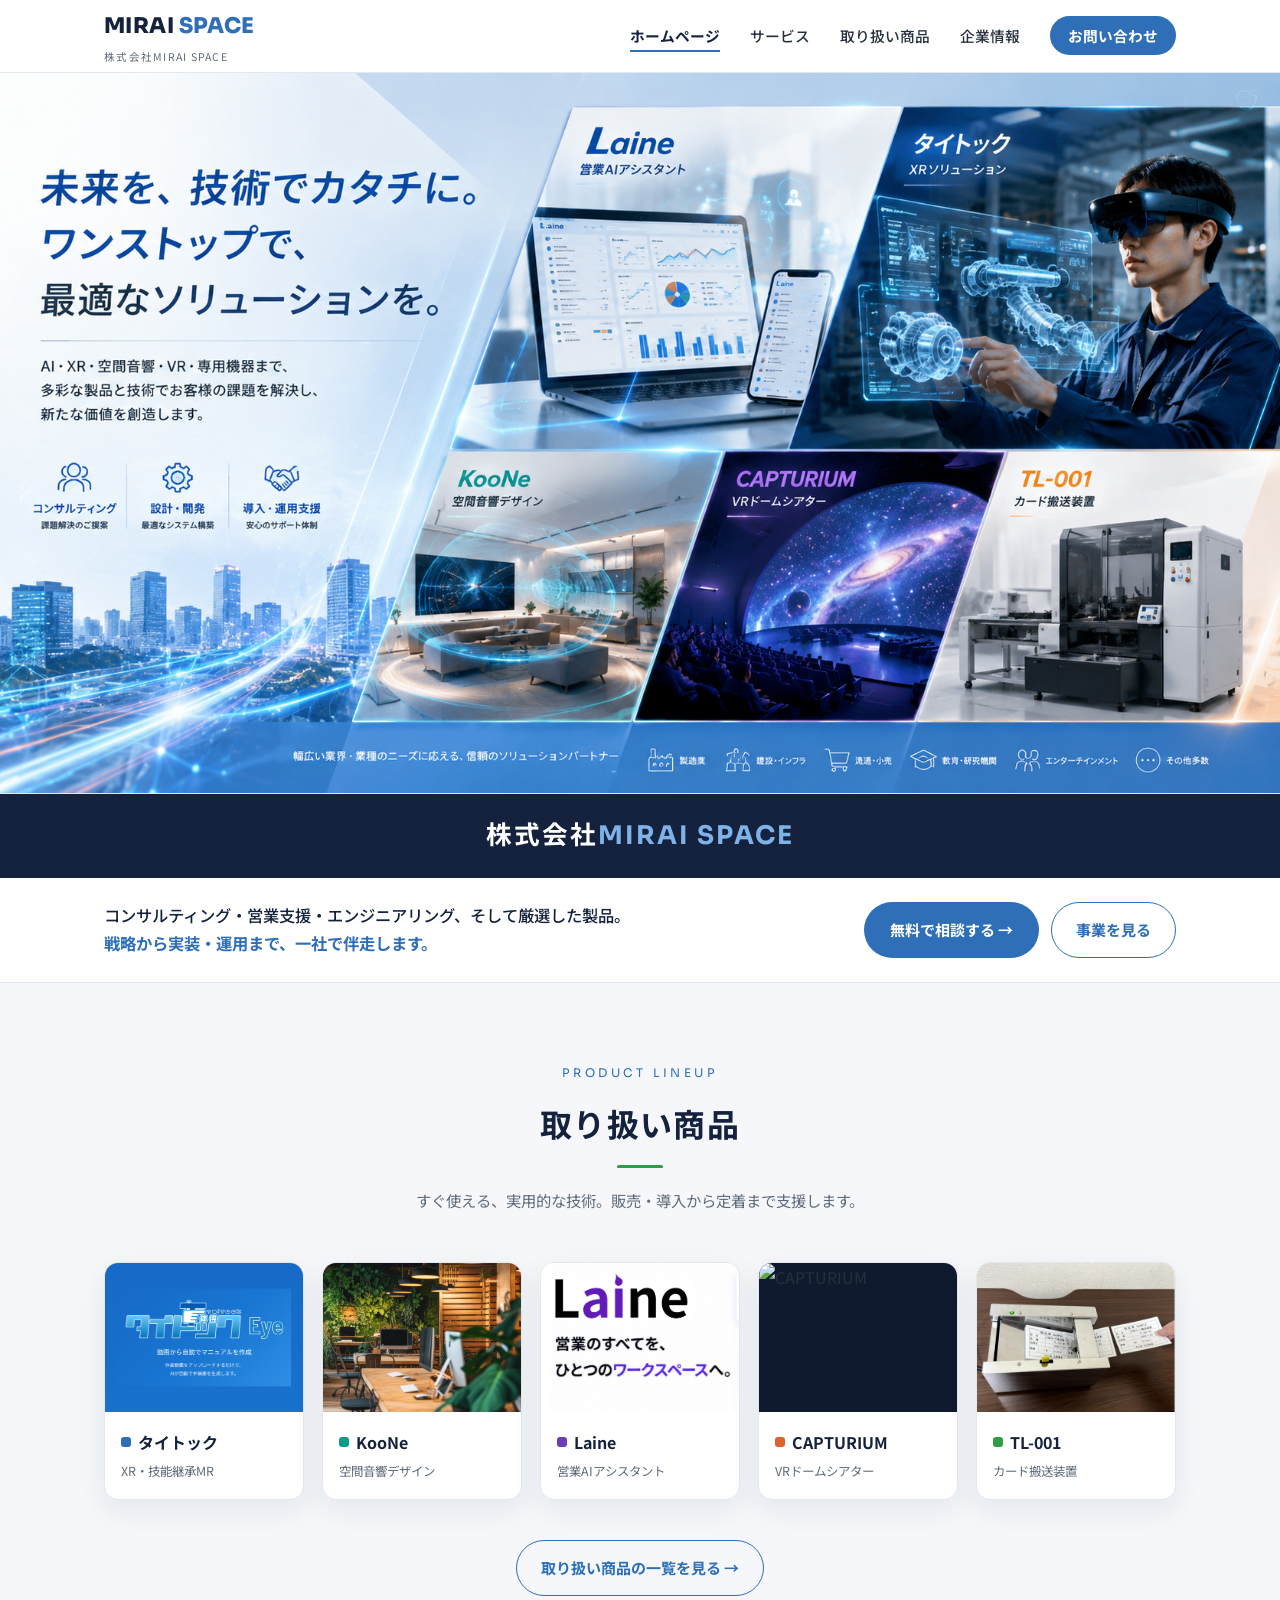
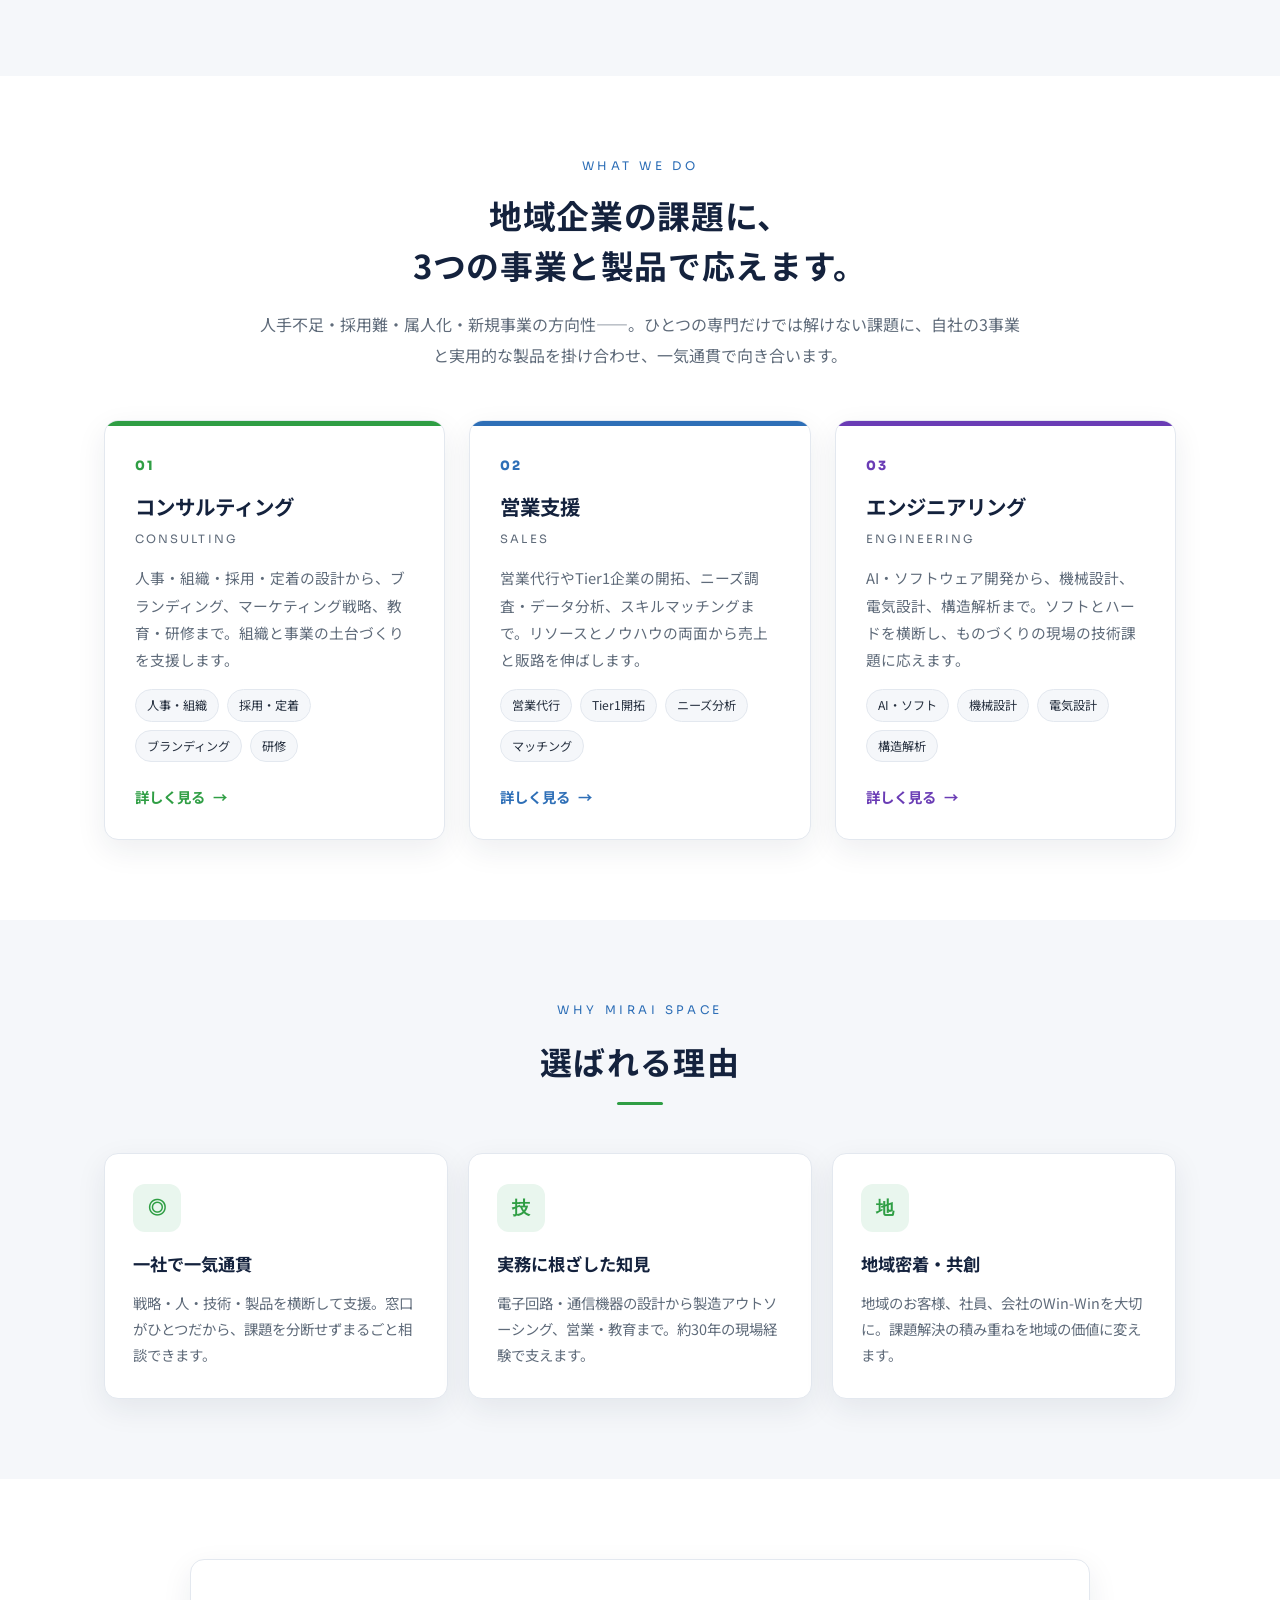
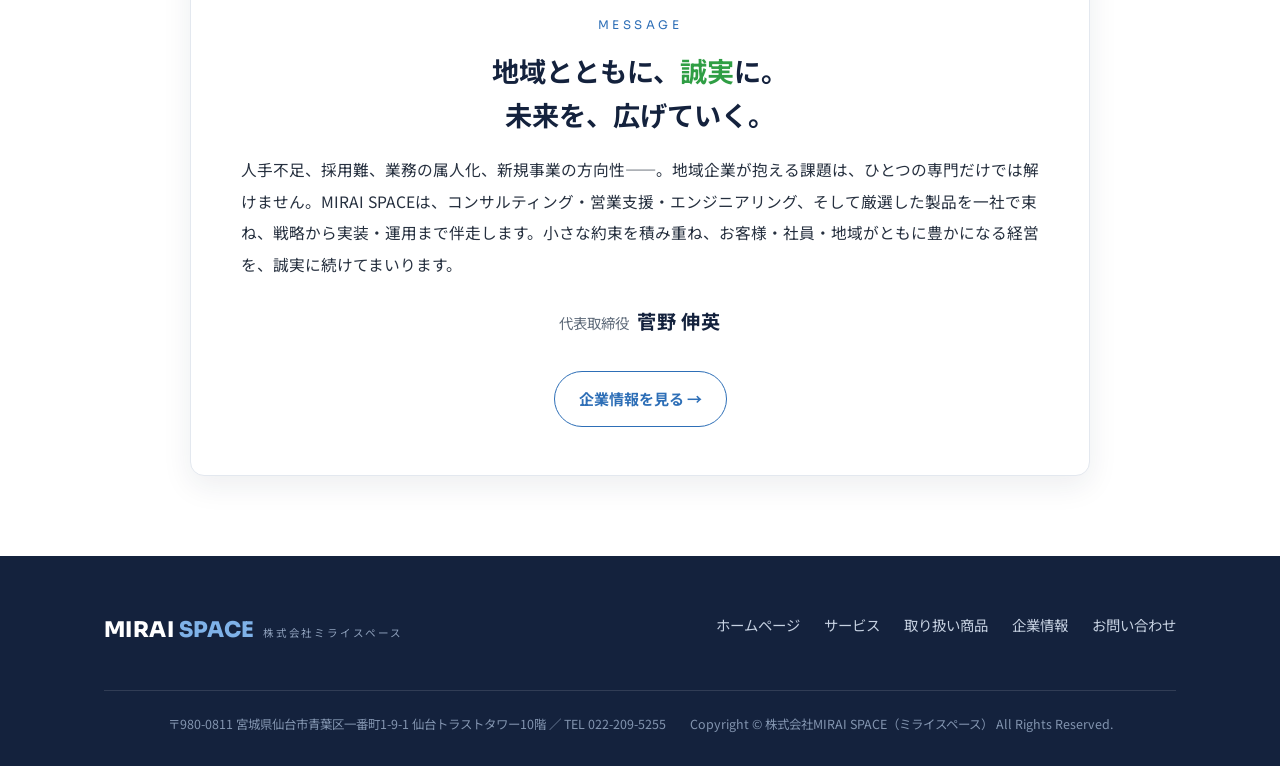
==== index.html @ 9dd3b0a5 "Add files via upload" ====
<!DOCTYPE html>
<html lang="ja">
<head>
<meta charset="UTF-8">
<meta name="viewport" content="width=device-width, initial-scale=1.0">
<title>株式会社MIRAI SPACE｜人と技術で、未来を広げる。仙台・東北の総合支援</title>
<meta name="description" content="株式会社MIRAI SPACEは、コンサルティング・営業支援・エンジニアリングの3事業と、AI・XR・空間音響などの厳選製品で、仙台・東北の地域企業を一社で総合支援します。戦略から実装・運用まで、ワンストップで最適なソリューションを。">
<link rel="preconnect" href="https://fonts.googleapis.com">
<link rel="preconnect" href="https://fonts.gstatic.com" crossorigin>
<link href="https://fonts.googleapis.com/css2?family=Noto+Sans+JP:wght@400;500;700&family=Sora:wght@400;600;700;800&display=swap" rel="stylesheet">
<link rel="stylesheet" href="assets/service.css">
<style>
  :root{--accent:#2e6fb7;--accent-soft:#eaf1f9}

  /* hero key visual */
  .kv{position:relative;line-height:0;background:#eaf1f9;border-bottom:1px solid var(--line)}
  .kv img{width:100%;height:auto;display:block}

  /* intro strip */
  .coname{background:var(--navy);color:#fff;text-align:center;padding:18px 24px}
  .coname .jp{font-family:"Sora","Noto Sans JP",sans-serif;font-weight:700;font-size:clamp(1.15rem,2.6vw,1.6rem);letter-spacing:.08em}
  .coname .jp .en{color:#7fb2e8}
  .introbar{background:#fff;border-bottom:1px solid var(--line)}
  .introbar .wrap{display:flex;align-items:center;justify-content:space-between;gap:24px;padding:24px 24px;flex-wrap:wrap}
  .introbar p{font-size:1.02rem;color:var(--navy);font-weight:500;line-height:1.7}
  .introbar p b{color:var(--blue)}
  .introbar .acts{display:flex;gap:12px;flex-wrap:wrap}
  .btn-primary{display:inline-flex;align-items:center;gap:9px;background:var(--blue);color:#fff;font-weight:700;font-size:.94rem;padding:13px 26px;border-radius:999px;transition:transform .2s,background .2s}
  .btn-primary:hover{background:var(--navy);transform:translateY(-2px)}
  .btn-ghost{display:inline-flex;align-items:center;gap:9px;border:1.5px solid var(--blue);color:var(--blue);font-weight:700;font-size:.94rem;padding:13px 24px;border-radius:999px;transition:.2s}
  .btn-ghost:hover{background:var(--blue);color:#fff}

  /* section intro centered statement */
  .statement{max-width:760px;margin:0 auto;text-align:center}
  .statement .en{display:block;font-family:"Sora";font-size:.74rem;letter-spacing:.3em;color:var(--blue);margin-bottom:12px;text-transform:uppercase}
  .statement h2{font-size:clamp(1.5rem,3.6vw,2.05rem);color:var(--navy);font-weight:700;line-height:1.55;letter-spacing:.02em}
  .statement p{margin-top:18px;color:var(--muted);font-size:1rem;line-height:1.95}

  /* services (3 pillars + product) */
  .pillars3{display:grid;grid-template-columns:repeat(3,1fr);gap:24px;margin-top:8px}
  .pcard{display:flex;flex-direction:column;background:#fff;border:1px solid var(--line);border-radius:var(--radius);box-shadow:var(--shadow);overflow:hidden;transition:transform .3s,box-shadow .3s;position:relative}
  .pcard::before{content:"";position:absolute;left:0;top:0;height:5px;width:100%;background:var(--c)}
  .pcard.s1{--c:var(--green)} .pcard.s2{--c:var(--blue)} .pcard.s3{--c:#6a3cb5}
  .pcard:hover{transform:translateY(-5px);box-shadow:0 20px 48px rgba(20,34,61,.14)}
  .pcard .pc-body{padding:34px 30px 28px;flex:1;display:flex;flex-direction:column}
  .pcard .pc-no{font-family:"Sora";font-weight:800;font-size:.8rem;letter-spacing:.16em;color:var(--c)}
  .pcard h3{margin-top:10px;font-size:1.28rem;color:var(--navy);font-weight:700}
  .pcard .en{font-family:"Sora";font-size:.72rem;letter-spacing:.18em;color:var(--muted);margin-top:3px}
  .pcard p{margin-top:14px;color:var(--muted);font-size:.92rem;line-height:1.85}
  .pcard .tags{margin-top:16px;display:flex;flex-wrap:wrap;gap:8px}
  .pcard .tags span{font-size:.76rem;color:var(--ink);background:var(--bg-alt);border:1px solid var(--line);border-radius:999px;padding:4px 11px}
  .pcard .pc-go{margin-top:22px;display:inline-flex;align-items:center;gap:8px;color:var(--c);font-weight:700;font-size:.9rem}
  .pcard .pc-go .ar{transition:transform .25s}
  .pcard:hover .pc-go .ar{transform:translateX(5px)}
  @media(max-width:920px){.pillars3{grid-template-columns:1fr}}

  /* products showcase */
  .phome{display:grid;grid-template-columns:repeat(5,1fr);gap:18px;margin-top:8px}
  .phome a{display:flex;flex-direction:column;background:#fff;border:1px solid var(--line);border-radius:14px;overflow:hidden;box-shadow:var(--shadow);transition:transform .3s,box-shadow .3s}
  .phome a:hover{transform:translateY(-5px);box-shadow:0 18px 40px rgba(20,34,61,.14)}
  .phome .pimg{aspect-ratio:4/3;background:#0f1a2e;overflow:hidden}
  .phome .pimg img{width:100%;height:100%;object-fit:cover;display:block}
  .phome .pinfo{padding:16px 16px 18px}
  .phome .pinfo .nm{font-weight:700;color:var(--navy);font-size:1rem;display:flex;align-items:center;gap:7px}
  .phome .pinfo .nm i{width:10px;height:10px;border-radius:3px;background:var(--pc,var(--blue));flex:none}
  .phome .pinfo .tg{margin-top:5px;color:var(--muted);font-size:.78rem;line-height:1.5}
  @media(max-width:1000px){.phome{grid-template-columns:repeat(2,1fr)}}
  @media(max-width:560px){.phome{grid-template-columns:1fr}}
  .phome-foot{text-align:center;margin-top:40px}

  /* strengths */
  .str3{display:grid;grid-template-columns:repeat(3,1fr);gap:20px;margin-top:8px}
  .str{background:#fff;border:1px solid var(--line);border-radius:var(--radius);padding:30px 28px;box-shadow:var(--shadow)}
  .str .si{width:48px;height:48px;border-radius:12px;background:var(--green-soft);color:var(--green);display:flex;align-items:center;justify-content:center;font-family:"Sora";font-weight:800;font-size:1.15rem}
  .str h3{margin-top:16px;font-size:1.08rem;color:var(--navy);font-weight:700}
  .str p{margin-top:10px;color:var(--muted);font-size:.9rem;line-height:1.8}
  @media(max-width:920px){.str3{grid-template-columns:1fr}}

  /* message */
  .msg{max-width:900px;margin:0 auto;background:#fff;border:1px solid var(--line);border-radius:var(--radius);box-shadow:var(--shadow);padding:48px 50px;text-align:center}
  .msg .en{font-family:"Sora";font-size:.74rem;letter-spacing:.3em;color:var(--blue);text-transform:uppercase}
  .msg h2{margin-top:12px;font-size:clamp(1.3rem,2.8vw,1.7rem);color:var(--navy);font-weight:700;line-height:1.6}
  .msg h2 b{color:var(--green)}
  .msg p{margin-top:18px;color:var(--ink);font-size:.98rem;line-height:2;text-align:left}
  .msg .sign{margin-top:24px;font-size:.9rem;color:var(--muted)}
  .msg .sign b{font-size:1.2rem;color:var(--navy);font-weight:700;margin-left:8px;letter-spacing:.04em}
  @media(max-width:620px){.msg{padding:34px 24px}}

  /* quick company facts */
  .facts{display:grid;grid-template-columns:repeat(4,1fr);gap:18px;margin-top:36px}
  .fact{text-align:center;background:var(--bg-alt);border:1px solid var(--line);border-radius:12px;padding:22px 14px}
  .fact .v{font-family:"Sora";font-weight:800;font-size:1.5rem;color:var(--navy)}
  .fact .k{margin-top:6px;font-size:.8rem;color:var(--muted)}
  @media(max-width:620px){.facts{grid-template-columns:1fr 1fr}}
</style>
</head>
<body>

<header class="site">
  <div class="wrap bar">
    <a class="logo" href="index.html"><span class="mark">MIRAI<span>&nbsp;SPACE</span></span><span class="sub">株式会社MIRAI SPACE</span></a>
    <button class="navtoggle" aria-label="メニュー" onclick="document.getElementById('gnav').classList.toggle('open')"><span></span><span></span><span></span></button>
    <nav class="global" id="gnav"><ul>
      <li><a class="current" href="index.html">ホームページ</a></li>
      <li><a href="service.html">サービス</a></li>
      <li><a href="products.html">取り扱い商品</a></li>
      <li><a href="company.html">企業情報</a></li>
      <li><a class="cta" href="contact.html">お問い合わせ</a></li>
    </ul></nav>
  </div>
</header>

<!-- HERO : full-bleed key visual -->
<section class="kv">
  <img src="assets/hero-keyvisual.png" alt="MIRAI SPACE — 未来を、技術でカタチに。ワンストップで、最適なソリューションを。AI・XR・空間音響・VR・専用機器まで、多彩な製品と技術でお客様の課題を解決します。">
</section>

<!-- COMPANY NAME -->
<div class="coname"><div class="jp">株式会社<span class="en">MIRAI SPACE</span></div></div>

<!-- INTRO + primary CTA -->
<div class="introbar">
  <div class="wrap">
    <p>コンサルティング・営業支援・エンジニアリング、そして厳選した製品。<br><b>戦略から実装・運用まで、一社で伴走します。</b></p>
    <div class="acts">
      <a class="btn-primary" href="contact.html">無料で相談する →</a>
      <a class="btn-ghost" href="service.html">事業を見る</a>
    </div>
  </div>
</div>

<!-- PRODUCTS -->
<section class="section alt">
  <div class="wrap">
    <div class="head"><span class="en">Product Lineup</span><h2 class="ja">取り扱い商品</h2><p class="desc">すぐ使える、実用的な技術。販売・導入から定着まで支援します。</p></div>
    <div class="phome">
      <a href="product-taitock.html" style="--pc:#2e6fb7"><div class="pimg"><img src="assets/products/taitock-thumb.png" alt="タイトック"></div><div class="pinfo"><div class="nm"><i></i>タイトック</div><div class="tg">XR・技能継承MR</div></div></a>
      <a href="product-koone.html" style="--pc:#0e9c8a"><div class="pimg"><img src="assets/products/koone.jpg" alt="KooNe"></div><div class="pinfo"><div class="nm"><i></i>KooNe</div><div class="tg">空間音響デザイン</div></div></a>
      <a href="product-laine.html" style="--pc:#6a3cb5"><div class="pimg"><img src="assets/products/laine-thumb.png" alt="Laine"></div><div class="pinfo"><div class="nm"><i></i>Laine</div><div class="tg">営業AIアシスタント</div></div></a>
      <a href="product-capturium.html" style="--pc:#e0622e"><div class="pimg"><img src="assets/products/capturium.png" alt="CAPTURIUM"></div><div class="pinfo"><div class="nm"><i></i>CAPTURIUM</div><div class="tg">VRドームシアター</div></div></a>
      <a href="product-tl001.html" style="--pc:#2f9e44"><div class="pimg"><img src="assets/products/tl001.png" alt="TL-001"></div><div class="pinfo"><div class="nm"><i></i>TL-001</div><div class="tg">カード搬送装置</div></div></a>
    </div>
    <div class="phome-foot"><a class="btn-ghost" href="products.html">取り扱い商品の一覧を見る →</a></div>
  </div>
</section>

<!-- WHAT WE DO -->
<section class="section">
  <div class="wrap">
    <div class="statement reveal">
      <span class="en">What We Do</span>
      <h2>地域企業の課題に、<br>3つの事業と製品で応えます。</h2>
      <p>人手不足・採用難・属人化・新規事業の方向性——。ひとつの専門だけでは解けない課題に、自社の3事業と実用的な製品を掛け合わせ、一気通貫で向き合います。</p>
    </div>
    <div class="pillars3" style="margin-top:48px">
      <a class="pcard s1 reveal" href="service-consulting.html">
        <div class="pc-body">
          <span class="pc-no">01</span>
          <h3>コンサルティング</h3>
          <span class="en">CONSULTING</span>
          <p>人事・組織・採用・定着の設計から、ブランディング、マーケティング戦略、教育・研修まで。組織と事業の土台づくりを支援します。</p>
          <div class="tags"><span>人事・組織</span><span>採用・定着</span><span>ブランディング</span><span>研修</span></div>
          <span class="pc-go">詳しく見る <span class="ar">→</span></span>
        </div>
      </a>
      <a class="pcard s2 reveal" href="service-sales.html">
        <div class="pc-body">
          <span class="pc-no">02</span>
          <h3>営業支援</h3>
          <span class="en">SALES</span>
          <p>営業代行やTier1企業の開拓、ニーズ調査・データ分析、スキルマッチングまで。リソースとノウハウの両面から売上と販路を伸ばします。</p>
          <div class="tags"><span>営業代行</span><span>Tier1開拓</span><span>ニーズ分析</span><span>マッチング</span></div>
          <span class="pc-go">詳しく見る <span class="ar">→</span></span>
        </div>
      </a>
      <a class="pcard s3 reveal" href="service-engineering.html">
        <div class="pc-body">
          <span class="pc-no">03</span>
          <h3>エンジニアリング</h3>
          <span class="en">ENGINEERING</span>
          <p>AI・ソフトウェア開発から、機械設計、電気設計、構造解析まで。ソフトとハードを横断し、ものづくりの現場の技術課題に応えます。</p>
          <div class="tags"><span>AI・ソフト</span><span>機械設計</span><span>電気設計</span><span>構造解析</span></div>
          <span class="pc-go">詳しく見る <span class="ar">→</span></span>
        </div>
      </a>
    </div>
  </div>
</section>

<!-- WHY -->
<section class="section alt">
  <div class="wrap">
    <div class="head"><span class="en">Why MIRAI SPACE</span><h2 class="ja">選ばれる理由</h2></div>
    <div class="str3">
      <div class="str reveal"><div class="si">◎</div><h3>一社で一気通貫</h3><p>戦略・人・技術・製品を横断して支援。窓口がひとつだから、課題を分断せずまるごと相談できます。</p></div>
      <div class="str reveal"><div class="si">技</div><h3>実務に根ざした知見</h3><p>電子回路・通信機器の設計から製造アウトソーシング、営業・教育まで。約30年の現場経験で支えます。</p></div>
      <div class="str reveal"><div class="si">地</div><h3>地域密着・共創</h3><p>地域のお客様、社員、会社のWin-Winを大切に。課題解決の積み重ねを地域の価値に変えます。</p></div>
    </div>
  </div>
</section>

<!-- MESSAGE -->
<section class="section">
  <div class="wrap">
    <div class="msg reveal">
      <span class="en">Message</span>
      <h2>地域とともに、<b>誠実</b>に。<br>未来を、広げていく。</h2>
      <p>人手不足、採用難、業務の属人化、新規事業の方向性——。地域企業が抱える課題は、ひとつの専門だけでは解けません。MIRAI SPACEは、コンサルティング・営業支援・エンジニアリング、そして厳選した製品を一社で束ね、戦略から実装・運用まで伴走します。小さな約束を積み重ね、お客様・社員・地域がともに豊かになる経営を、誠実に続けてまいります。</p>
      <div class="sign">代表取締役<b>菅野 伸英</b></div>
      <div style="margin-top:32px"><a class="btn-ghost" href="company.html">企業情報を見る →</a></div>
    </div>
  </div>
</section>

<footer class="site"><div class="wrap">
  <div class="top">
    <a class="logo" href="index.html"><span class="mark">MIRAI<span style="color:#7fb2e8">&nbsp;SPACE</span></span><span class="sub">株式会社ミライスペース</span></a>
    <nav><ul>
      <li><a href="index.html">ホームページ</a></li>
      <li><a href="service.html">サービス</a></li>
      <li><a href="products.html">取り扱い商品</a></li>
      <li><a href="company.html">企業情報</a></li>
      <li><a href="contact.html">お問い合わせ</a></li>
    </ul></nav>
  </div>
  <div class="copy">〒980-0811 宮城県仙台市青葉区一番町1-9-1 仙台トラストタワー10階 ／ TEL 022-209-5255　　Copyright © 株式会社MIRAI SPACE（ミライスペース） All Rights Reserved.</div>
</div></footer>

<script src="assets/reveal.js"></script>
</body>
</html>
---- assets/service.css ----
/* ===== MIRAI SPACE service pages — shared styles ===== */
:root{
  --navy:#14223d; --navy-2:#1d3357; --blue:#2e6fb7; --blue-soft:#eaf1f9;
  --green:#2f9e44; --green-soft:#e9f6ee; --ink:#26303f; --muted:#5f6b7a;
  --line:#e3e8ef; --bg:#ffffff; --bg-alt:#f5f7fa;
  --radius:14px; --shadow:0 10px 30px rgba(20,34,61,.08); --maxw:1120px;
  --accent:var(--blue); --accent-soft:var(--blue-soft);
}
*{box-sizing:border-box;margin:0;padding:0}
html{scroll-behavior:smooth}
body{font-family:"Noto Sans JP",sans-serif;color:var(--ink);background:var(--bg);line-height:1.85;-webkit-font-smoothing:antialiased}
a{color:inherit;text-decoration:none}
.wrap{max-width:var(--maxw);margin:0 auto;padding:0 24px}

/* Header */
header.site{position:sticky;top:0;z-index:50;background:rgba(255,255,255,.92);backdrop-filter:blur(10px);border-bottom:1px solid var(--line)}
.site .bar{display:flex;align-items:center;justify-content:space-between;height:72px}
.logo{display:flex;align-items:baseline;gap:.5em;font-family:"Sora",sans-serif}
.logo .mark{font-weight:800;font-size:1.35rem;letter-spacing:.02em;color:var(--navy)}
.logo .mark span{color:var(--blue)}
.logo .sub{font-size:.66rem;letter-spacing:.18em;color:var(--muted);font-family:"Noto Sans JP"}
header.site .logo{flex-direction:column;align-items:flex-start;gap:1px}
header.site .logo .sub{letter-spacing:.12em}
nav.global ul{display:flex;list-style:none;gap:30px;align-items:center}
nav.global a{font-size:.92rem;font-weight:500;color:var(--ink);position:relative;padding:6px 0}
nav.global a::after{content:"";position:absolute;left:0;bottom:0;width:0;height:2px;background:var(--accent);transition:width .25s}
nav.global a:hover::after,nav.global a.current::after{width:100%}
nav.global a.current{color:var(--navy);font-weight:700}
nav.global a.cta{background:var(--blue);color:#fff;padding:9px 18px;border-radius:999px;font-weight:700}
nav.global a.cta::after{display:none}
nav.global a.cta:hover{background:var(--navy)}
.navtoggle{display:none;background:none;border:0;cursor:pointer;width:34px;height:34px}
.navtoggle span{display:block;height:2px;background:var(--navy);margin:6px 0;transition:.3s}

/* Hero */
.hero{position:relative;overflow:hidden;color:#fff;background:linear-gradient(135deg,var(--navy) 0%,var(--navy-2) 55%,#244a7d 100%)}
.hero::before{content:"";position:absolute;inset:0;background:radial-gradient(circle at 82% 18%,color-mix(in srgb,var(--accent) 55%,transparent),transparent 42%),radial-gradient(circle at 12% 90%,rgba(47,158,68,.22),transparent 40%);pointer-events:none}
.hero .stars{position:absolute;inset:0;opacity:.5;background-image:radial-gradient(1.5px 1.5px at 20% 30%,#fff,transparent),radial-gradient(1.5px 1.5px at 65% 20%,#fff,transparent),radial-gradient(1px 1px at 40% 70%,#fff,transparent),radial-gradient(1.5px 1.5px at 88% 60%,#fff,transparent),radial-gradient(1px 1px at 55% 48%,#fff,transparent),radial-gradient(1px 1px at 30% 85%,#fff,transparent);background-repeat:no-repeat}
.hero .inner{position:relative;padding:84px 24px 90px;text-align:center}
.hero .eyebrow{display:inline-block;font-family:"Sora";font-size:.78rem;letter-spacing:.28em;color:#d7e6fa;border:1px solid rgba(215,230,250,.4);padding:6px 16px;border-radius:999px;margin-bottom:24px}
.hero h1{font-family:"Sora","Noto Sans JP",sans-serif;font-weight:800;font-size:clamp(2rem,5vw,3.1rem);line-height:1.28;letter-spacing:.01em}
.hero h1 .accent{color:color-mix(in srgb,var(--accent) 60%,#fff)}
.hero p.lead{margin:22px auto 0;max-width:680px;color:#d6e0ee;font-size:1.02rem}

/* breadcrumb */
.crumb{background:var(--bg-alt);border-bottom:1px solid var(--line)}
.crumb .wrap{display:flex;gap:10px;align-items:center;height:48px;font-size:.8rem;color:var(--muted);font-family:"Sora"}
.crumb a:hover{color:var(--accent)}
.crumb .sep{opacity:.5}

/* sections */
.section{padding:80px 0}
.section.alt{background:var(--bg-alt)}
.head{margin-bottom:48px;text-align:center}
.head .en{display:block;font-family:"Sora";font-size:.74rem;letter-spacing:.3em;color:var(--accent);margin-bottom:10px;text-transform:uppercase}
.head .ja{font-size:clamp(1.5rem,3.4vw,2rem);font-weight:700;color:var(--navy);letter-spacing:.04em;display:inline-block;position:relative;padding-bottom:14px}
.head .ja::after{content:"";position:absolute;left:50%;transform:translateX(-50%);bottom:0;width:46px;height:3px;background:var(--green);border-radius:2px}
.head .desc{margin-top:18px;color:var(--muted);font-size:.96rem}

/* intro lead */
.lead-block{max-width:820px;margin:0 auto;text-align:center}
.lead-block p{color:var(--ink);font-size:1.05rem;line-height:2}

/* problem chips */
.problems{display:flex;flex-wrap:wrap;gap:14px;justify-content:center;margin-top:8px}
.problems .p{background:#fff;border:1px solid var(--line);border-left:4px solid var(--accent);border-radius:10px;padding:14px 20px;font-weight:500;color:var(--navy);box-shadow:var(--shadow);font-size:.95rem}

/* menu grid */
.menu{display:grid;grid-template-columns:repeat(3,1fr);gap:24px}
.menu .item{background:#fff;border:1px solid var(--line);border-radius:var(--radius);padding:30px 28px;box-shadow:var(--shadow);transition:transform .3s,box-shadow .3s;position:relative;overflow:hidden}
.menu .item:hover{transform:translateY(-4px);box-shadow:0 18px 44px rgba(20,34,61,.13)}
.menu .item .no{font-family:"Sora";font-weight:800;font-size:.82rem;letter-spacing:.14em;color:var(--accent)}
.menu .item h3{margin-top:10px;font-size:1.12rem;color:var(--navy);font-weight:700;line-height:1.5}
.menu .item p{margin-top:12px;color:var(--muted);font-size:.9rem}
.menu .item ul{margin-top:14px;padding-left:0;list-style:none}
.menu .item li{position:relative;padding-left:20px;font-size:.88rem;color:var(--ink);margin-top:7px}
.menu .item li::before{content:"";position:absolute;left:0;top:9px;width:8px;height:8px;border-radius:2px;background:var(--green)}

/* process steps */
.steps{display:grid;grid-template-columns:repeat(4,1fr);gap:18px;counter-reset:step}
.step{background:#fff;border:1px solid var(--line);border-radius:var(--radius);padding:28px 24px;box-shadow:var(--shadow);position:relative}
.step .n{width:42px;height:42px;border-radius:12px;background:var(--accent);color:#fff;display:flex;align-items:center;justify-content:center;font-family:"Sora";font-weight:800}
.step h4{margin-top:16px;font-size:1.02rem;color:var(--navy);font-weight:700}
.step p{margin-top:8px;color:var(--muted);font-size:.86rem}

/* related */
.related{display:grid;grid-template-columns:repeat(2,1fr);gap:20px}
.rel{display:flex;gap:18px;align-items:center;background:#fff;border:1px solid var(--line);border-radius:var(--radius);padding:18px;box-shadow:var(--shadow)}
.rel .thumb{flex:none;width:96px;height:96px;border-radius:10px;overflow:hidden;background:#0f1a2e;display:flex;align-items:center;justify-content:center}
.rel .thumb img{width:100%;height:100%;object-fit:cover}
.rel h4{font-size:1.02rem;color:var(--navy);font-weight:700}
.rel p{margin-top:5px;color:var(--muted);font-size:.86rem}

/* buttons / cta */
.btn-outline{display:inline-flex;align-items:center;gap:9px;border:1.5px solid var(--accent);color:var(--accent);font-weight:700;font-size:.92rem;padding:12px 28px;border-radius:999px;transition:.25s}
.btn-outline:hover{background:var(--accent);color:#fff}
.btn-outline .arrow{transition:transform .25s}
.btn-outline:hover .arrow{transform:translateX(5px)}
.center-foot{text-align:center;margin-top:40px}
.cta-band{background:linear-gradient(120deg,var(--navy),var(--navy-2));color:#fff;border-radius:20px;text-align:center;padding:60px 32px;position:relative;overflow:hidden}
.cta-band::after{content:"";position:absolute;inset:0;background:radial-gradient(circle at 50% 0%,color-mix(in srgb,var(--accent) 55%,transparent),transparent 55%)}
.cta-band h3{position:relative;font-size:clamp(1.4rem,3vw,1.9rem);font-weight:700;letter-spacing:.04em}
.cta-band p{position:relative;margin-top:14px;color:#cfdaea}
.cta-band a{position:relative;display:inline-block;margin-top:28px;background:#fff;color:var(--navy);font-weight:700;padding:15px 40px;border-radius:999px;transition:transform .2s,background .2s}
.cta-band a:hover{transform:translateY(-2px);background:var(--accent);color:#fff}

/* footer */
footer.site{background:var(--navy);color:#c7d2e2;padding:54px 0 30px}
footer .top{display:flex;flex-wrap:wrap;justify-content:space-between;gap:30px;align-items:flex-start}
footer .logo .mark{color:#fff}
footer .logo .sub{color:#90a2bd}
footer nav ul{display:flex;flex-wrap:wrap;gap:24px;list-style:none}
footer nav a{font-size:.9rem;color:#c7d2e2;transition:color .2s}
footer nav a:hover{color:#fff}
footer .copy{margin-top:40px;padding-top:22px;border-top:1px solid rgba(255,255,255,.12);font-size:.78rem;color:#8294af;text-align:center}

/* siblings nav (other services) */
.siblings{display:grid;grid-template-columns:repeat(2,1fr);gap:18px}
.sib{display:flex;align-items:center;justify-content:space-between;gap:12px;background:#fff;border:1px solid var(--line);border-radius:var(--radius);padding:22px 26px;box-shadow:var(--shadow);transition:transform .25s,box-shadow .25s}
.sib:hover{transform:translateY(-3px);box-shadow:0 16px 40px rgba(20,34,61,.13)}
.sib .l .en{font-family:"Sora";font-size:.7rem;letter-spacing:.2em;color:var(--muted)}
.sib .l h4{font-size:1.1rem;color:var(--navy);font-weight:700;margin-top:3px}
.sib .ar{font-family:"Sora";font-weight:800;color:var(--accent)}

/* reveal */
.reveal{opacity:0;transform:translateY(26px);transition:opacity .7s,transform .7s}
.reveal.in{opacity:1;transform:none}

/* ===== business pillars (image cards) ===== */
.pillars{display:grid;grid-template-columns:repeat(2,1fr);gap:24px}
a.pillar{text-decoration:none;color:inherit}
.pillar{background:#fff;border:1px solid var(--line);border-radius:var(--radius);padding:30px 30px;box-shadow:var(--shadow);display:flex;gap:22px;align-items:flex-start;transition:transform .3s,box-shadow .3s;position:relative}
.pillar:hover{transform:translateY(-4px);box-shadow:0 18px 44px rgba(20,34,61,.13)}
.pillar .tag{flex:none;width:96px;height:96px;border-radius:14px;overflow:hidden;background:transparent;display:flex;align-items:center;justify-content:center}
.pillar .tag img{width:100%;height:100%;object-fit:contain;display:block}
.pillar.p1{--c:var(--green)} .pillar.p2{--c:var(--blue)} .pillar.p3{--c:#6a3cb5} .pillar.p4{--c:#e0622e}
.pillar h3{font-size:1.18rem;color:var(--navy);font-weight:700}
.pillar .psub{margin-top:2px;font-size:.72rem;letter-spacing:.14em;color:var(--c,var(--blue));font-family:"Sora";font-weight:700}
.pillar p{margin-top:12px;color:var(--muted);font-size:.9rem}
.pillar .go{position:absolute;right:24px;bottom:20px;font-family:"Sora";font-weight:800;color:var(--c,var(--blue));opacity:0;transform:translateX(-6px);transition:.25s}
.pillar:hover .go{opacity:1;transform:none}
.pillars-foot{margin-top:34px;text-align:center}
@media(max-width:920px){.pillars{grid-template-columns:1fr}}
.prod-hero{display:grid;grid-template-columns:1.05fr .95fr;gap:46px;align-items:center;position:relative}
.prod-hero .ptxt .eyebrow{margin-bottom:20px}
.prod-hero .ptxt h1{text-align:left}
.prod-hero .ptxt p.lead{margin:20px 0 0;text-align:left}
.prod-hero .pvisual{border-radius:18px;overflow:hidden;border:1px solid rgba(255,255,255,.18);box-shadow:0 24px 60px rgba(0,0,0,.32);background:#0b1730;aspect-ratio:4/3}
.prod-hero .pvisual img{width:100%;height:100%;object-fit:cover;display:block}
@media(max-width:860px){.prod-hero{grid-template-columns:1fr;gap:28px}.prod-hero .ptxt h1,.prod-hero .ptxt p.lead{text-align:center}.prod-hero .ptxt .eyebrow{display:inline-block}}

/* feature list (ictrio) */
.features{display:grid;grid-template-columns:repeat(3,1fr);gap:22px}
.feature-c{background:#fff;border:1px solid var(--line);border-radius:var(--radius);padding:30px 26px;box-shadow:var(--shadow)}
.feature-c .ic{width:46px;height:46px;border-radius:12px;background:var(--accent-soft);color:var(--accent);display:flex;align-items:center;justify-content:center;font-family:"Sora";font-weight:800;font-size:1.1rem}
.feature-c h3{margin-top:16px;font-size:1.08rem;color:var(--navy);font-weight:700}
.feature-c p{margin-top:10px;color:var(--muted);font-size:.9rem}
@media(max-width:920px){.features{grid-template-columns:1fr}}

/* USE CASES — the emphasis */
.usecases{display:grid;grid-template-columns:repeat(2,1fr);gap:20px}
.uc{display:grid;grid-template-columns:56px 1fr;gap:20px;align-items:flex-start;background:#fff;border:1px solid var(--line);border-left:5px solid var(--accent);border-radius:var(--radius);padding:26px 28px;box-shadow:var(--shadow);transition:transform .3s,box-shadow .3s}
.uc:hover{transform:translateY(-4px);box-shadow:0 18px 44px rgba(20,34,61,.13)}
.uc .ucn{width:56px;height:56px;border-radius:50%;background:var(--accent);color:#fff;display:flex;align-items:center;justify-content:center;font-family:"Sora";font-weight:800;font-size:1.15rem}
.uc h3{font-size:1.12rem;color:var(--navy);font-weight:700}
.uc p{margin-top:8px;color:var(--muted);font-size:.92rem}
@media(max-width:760px){.usecases{grid-template-columns:1fr}.uc{grid-template-columns:46px 1fr;gap:16px;padding:22px}.uc .ucn{width:46px;height:46px;font-size:1rem}}

/* resource links */
.resgrid{display:flex;flex-wrap:wrap;gap:14px;justify-content:center}
.resbtn{display:inline-flex;align-items:center;gap:10px;background:#fff;border:1px solid var(--line);border-radius:12px;padding:14px 22px;box-shadow:var(--shadow);font-weight:600;color:var(--navy);transition:transform .25s,box-shadow .25s}
.resbtn:hover{transform:translateY(-3px);box-shadow:0 14px 34px rgba(20,34,61,.13)}
.resbtn .tag{font-family:"Sora";font-size:.66rem;letter-spacing:.14em;color:var(--accent);border:1px solid var(--accent);border-radius:6px;padding:2px 8px}

/* spec table */
.spec{max-width:760px;margin:0 auto;background:#fff;border:1px solid var(--line);border-radius:var(--radius);overflow:hidden;box-shadow:var(--shadow)}
.spec dl{display:grid;grid-template-columns:200px 1fr}
.spec dt,.spec dd{padding:16px 26px;border-bottom:1px solid var(--line)}
.spec dt{background:var(--bg-alt);font-weight:700;color:var(--navy);font-size:.9rem}
.spec dd{color:var(--ink);font-size:.92rem}
.spec dl>div{display:contents}
.spec .row:last-child dt,.spec .row:last-child dd{border-bottom:0}
@media(max-width:620px){.spec dl{grid-template-columns:120px 1fr}.spec dt,.spec dd{padding:13px 16px}}

@media(max-width:920px){
  .menu{grid-template-columns:1fr}
  .steps{grid-template-columns:1fr 1fr}
  .related,.siblings{grid-template-columns:1fr}
}
@media(max-width:860px){
  nav.global{position:fixed;inset:72px 0 auto 0;background:#fff;border-bottom:1px solid var(--line);transform:translateY(-130%);transition:transform .35s}
  nav.global.open{transform:translateY(0)}
  nav.global ul{flex-direction:column;gap:0;padding:10px 24px}
  nav.global li{width:100%;border-bottom:1px solid var(--line)}
  nav.global li:last-child{border-bottom:0}
  nav.global a{display:block;padding:15px 0}
  nav.global a.cta{display:inline-block;margin:12px 0}
  .navtoggle{display:block}
  .hero .inner{padding:60px 24px 66px}
  .section{padding:56px 0}
  .steps{grid-template-columns:1fr}
}
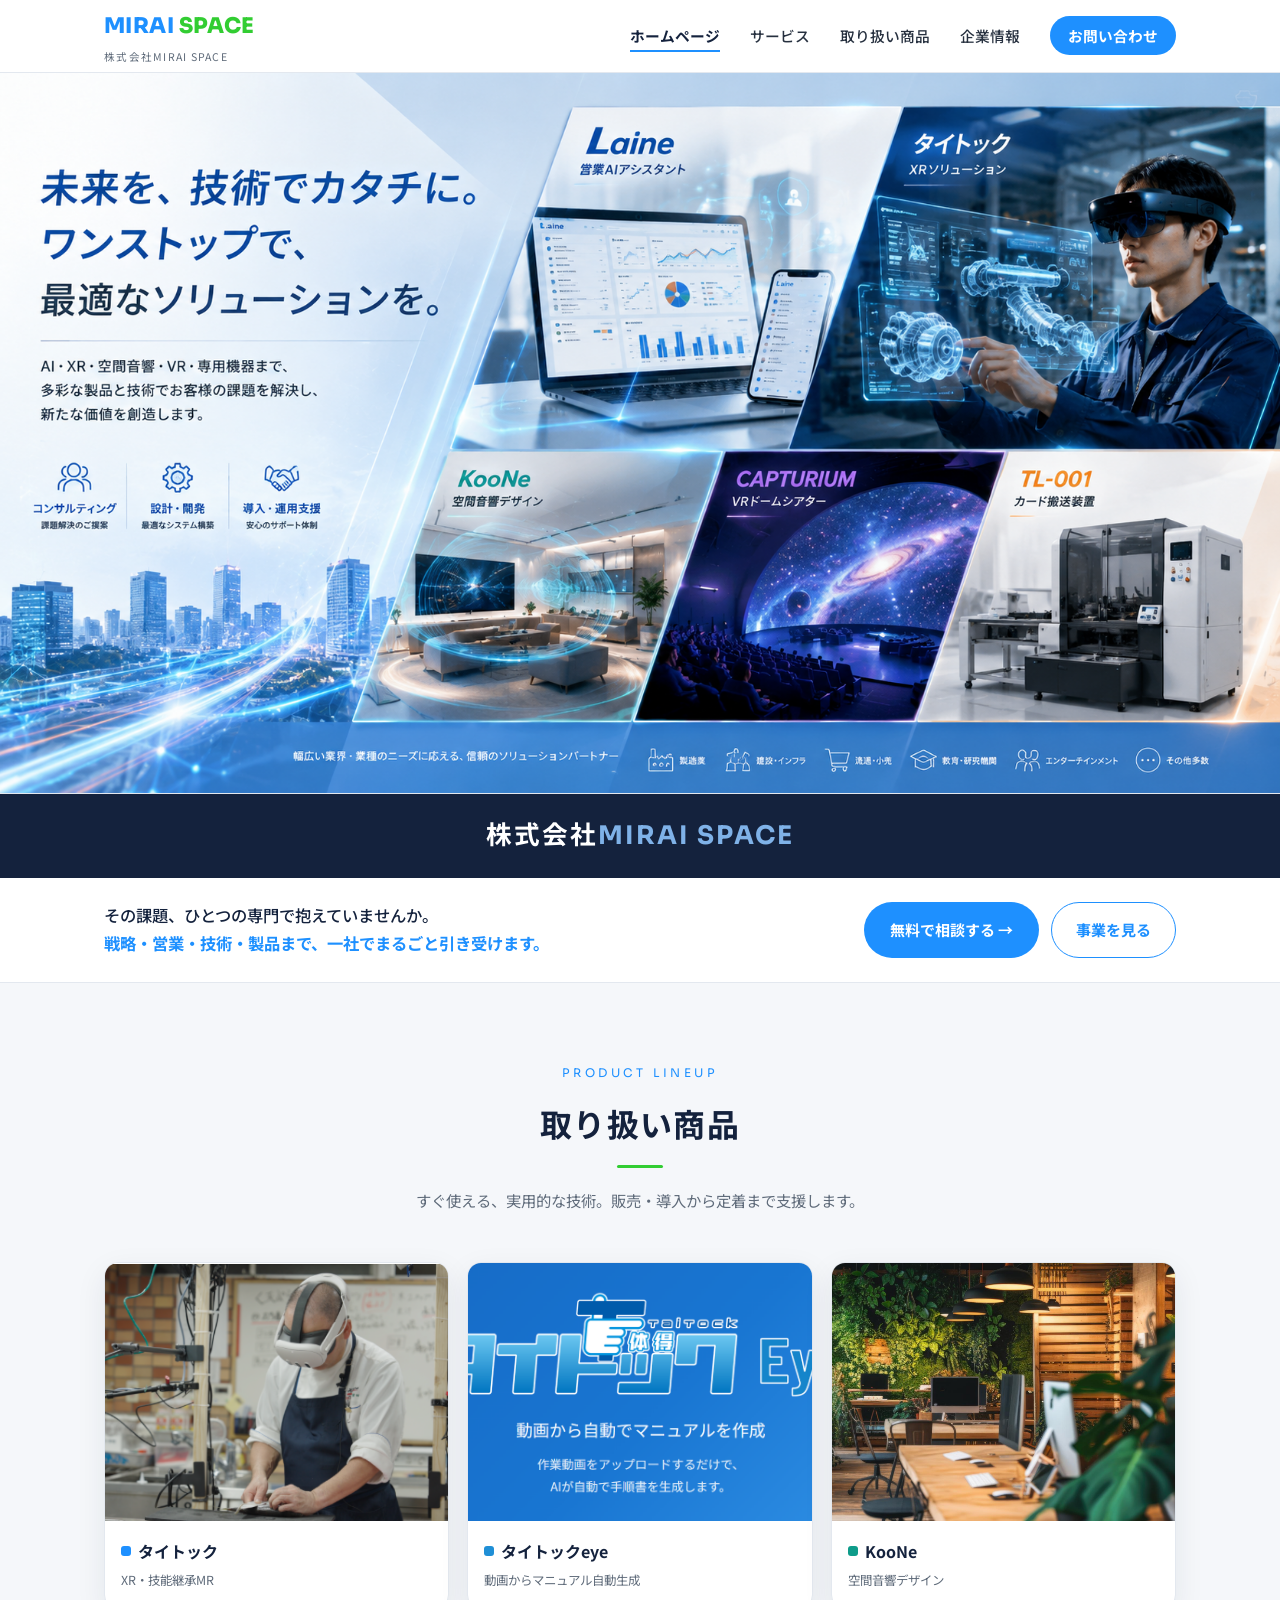
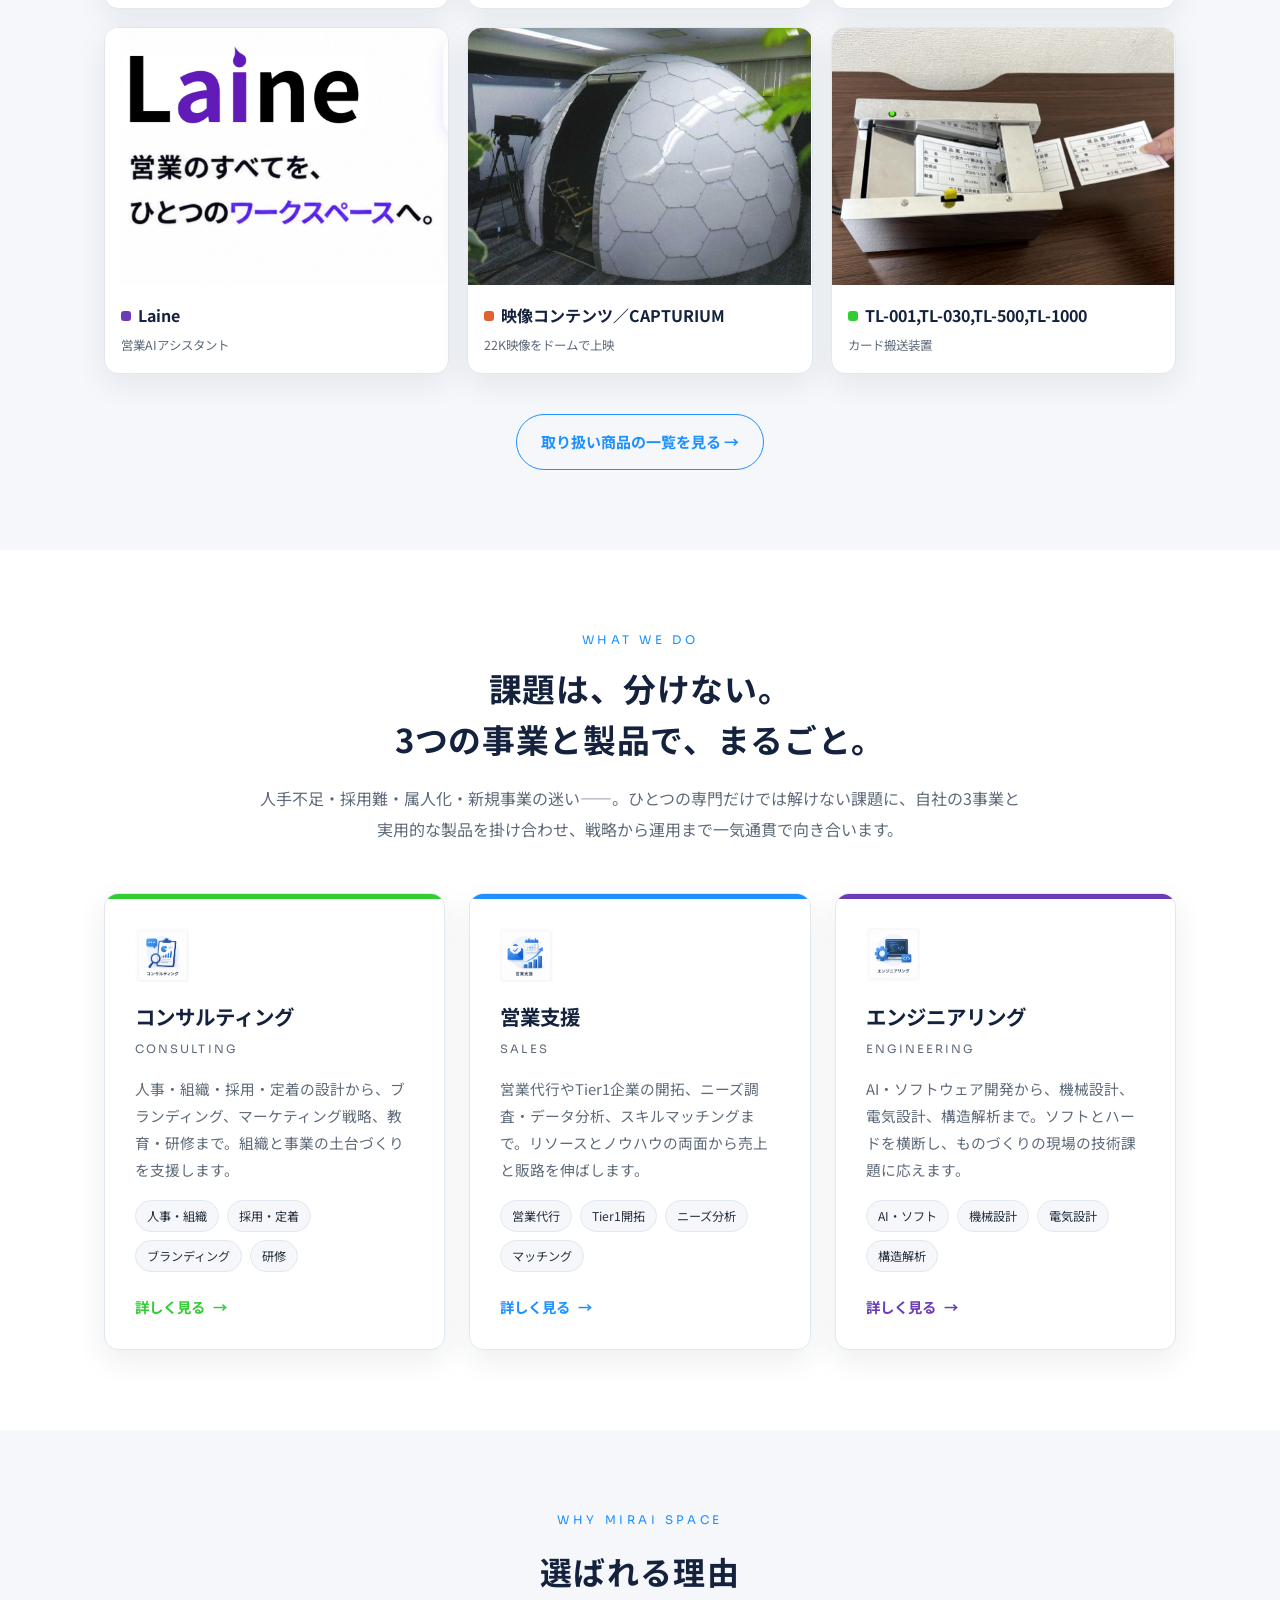
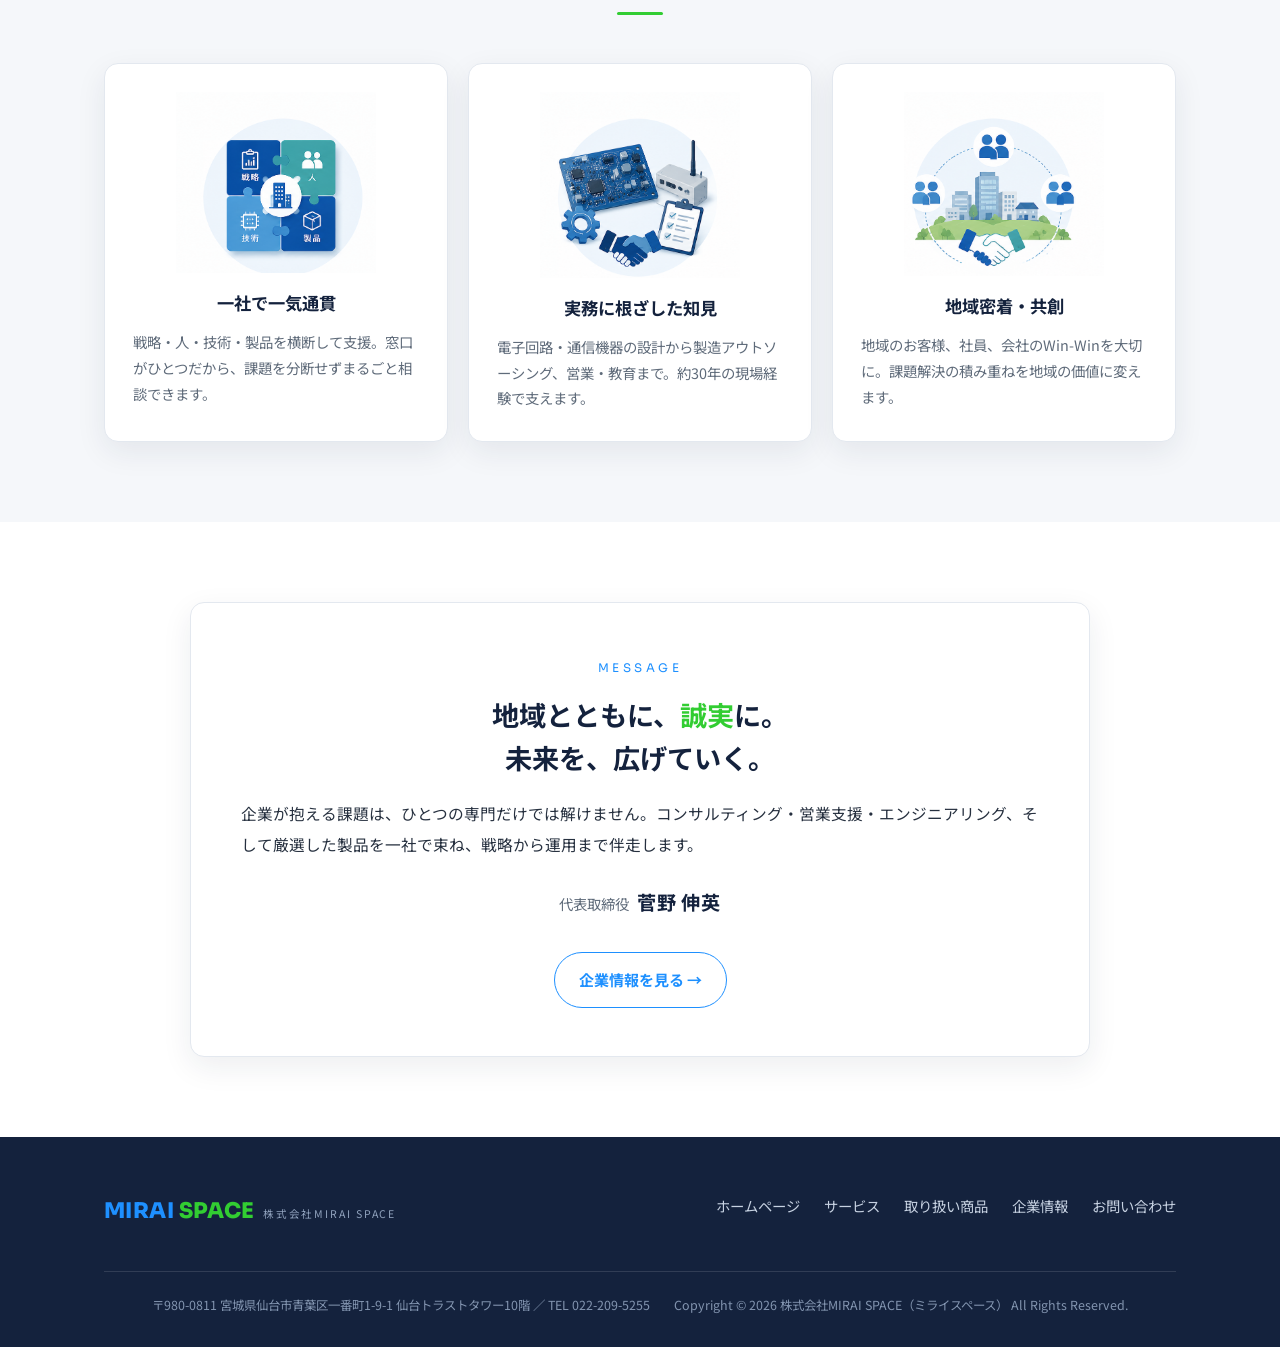
==== commit 0ae81456: "Add files via upload" ====
--- a/index.html
+++ b/index.html
@@ -10,7 +10,7 @@
 <link href="https://fonts.googleapis.com/css2?family=Noto+Sans+JP:wght@400;500;700&family=Sora:wght@400;600;700;800&display=swap" rel="stylesheet">
 <link rel="stylesheet" href="assets/service.css">
 <style>
-  :root{--accent:#2e6fb7;--accent-soft:#eaf1f9}
+  :root{--accent:#1E90FF;--accent-soft:#eaf1f9}
 
   /* hero key visual */
   .kv{position:relative;line-height:0;background:#eaf1f9;border-bottom:1px solid var(--line)}
@@ -44,6 +44,8 @@
   .pcard:hover{transform:translateY(-5px);box-shadow:0 20px 48px rgba(20,34,61,.14)}
   .pcard .pc-body{padding:34px 30px 28px;flex:1;display:flex;flex-direction:column}
   .pcard .pc-no{font-family:"Sora";font-weight:800;font-size:.8rem;letter-spacing:.16em;color:var(--c)}
+  .pcard .pc-ic{display:block;width:54px;height:54px;margin-bottom:6px}
+  .pcard .pc-ic img{width:100%;height:100%;object-fit:contain;display:block}
   .pcard h3{margin-top:10px;font-size:1.28rem;color:var(--navy);font-weight:700}
   .pcard .en{font-family:"Sora";font-size:.72rem;letter-spacing:.18em;color:var(--muted);margin-top:3px}
   .pcard p{margin-top:14px;color:var(--muted);font-size:.92rem;line-height:1.85}
@@ -55,7 +57,7 @@
   @media(max-width:920px){.pillars3{grid-template-columns:1fr}}
 
   /* products showcase */
-  .phome{display:grid;grid-template-columns:repeat(5,1fr);gap:18px;margin-top:8px}
+  .phome{display:grid;grid-template-columns:repeat(3,1fr);gap:18px;margin-top:8px}
   .phome a{display:flex;flex-direction:column;background:#fff;border:1px solid var(--line);border-radius:14px;overflow:hidden;box-shadow:var(--shadow);transition:transform .3s,box-shadow .3s}
   .phome a:hover{transform:translateY(-5px);box-shadow:0 18px 40px rgba(20,34,61,.14)}
   .phome .pimg{aspect-ratio:4/3;background:#0f1a2e;overflow:hidden}
@@ -70,8 +72,11 @@
 
   /* strengths */
   .str3{display:grid;grid-template-columns:repeat(3,1fr);gap:20px;margin-top:8px}
-  .str{background:#fff;border:1px solid var(--line);border-radius:var(--radius);padding:30px 28px;box-shadow:var(--shadow)}
-  .str .si{width:48px;height:48px;border-radius:12px;background:var(--green-soft);color:var(--green);display:flex;align-items:center;justify-content:center;font-family:"Sora";font-weight:800;font-size:1.15rem}
+  .str{background:#fff;border:1px solid var(--line);border-radius:var(--radius);padding:28px 28px 30px;box-shadow:var(--shadow);text-align:center}
+  .str .si{width:100%;max-width:200px;height:auto;margin:0 auto;display:block;border-radius:0;background:none}
+  .str .si img{width:100%;height:auto;display:block}
+  .str h3{margin-top:14px;font-size:1.08rem;color:var(--navy);font-weight:700}
+  .str p{margin-top:10px;color:var(--muted);font-size:.9rem;line-height:1.8;text-align:left}:1.15rem}
   .str h3{margin-top:16px;font-size:1.08rem;color:var(--navy);font-weight:700}
   .str p{margin-top:10px;color:var(--muted);font-size:.9rem;line-height:1.8}
   @media(max-width:920px){.str3{grid-template-columns:1fr}}
@@ -121,7 +126,7 @@
 <!-- INTRO + primary CTA -->
 <div class="introbar">
   <div class="wrap">
-    <p>コンサルティング・営業支援・エンジニアリング、そして厳選した製品。<br><b>戦略から実装・運用まで、一社で伴走します。</b></p>
+    <p>その課題、ひとつの専門で抱えていませんか。<br><b>戦略・営業・技術・製品まで、一社でまるごと引き受けます。</b></p>
     <div class="acts">
       <a class="btn-primary" href="contact.html">無料で相談する →</a>
       <a class="btn-ghost" href="service.html">事業を見る</a>
@@ -134,11 +139,12 @@
   <div class="wrap">
     <div class="head"><span class="en">Product Lineup</span><h2 class="ja">取り扱い商品</h2><p class="desc">すぐ使える、実用的な技術。販売・導入から定着まで支援します。</p></div>
     <div class="phome">
-      <a href="product-taitock.html" style="--pc:#2e6fb7"><div class="pimg"><img src="assets/products/taitock-thumb.png" alt="タイトック"></div><div class="pinfo"><div class="nm"><i></i>タイトック</div><div class="tg">XR・技能継承MR</div></div></a>
+      <a href="product-taitock.html" style="--pc:#1E90FF"><div class="pimg"><img src="assets/products/taitock.png" alt="タイトック"></div><div class="pinfo"><div class="nm"><i></i>タイトック</div><div class="tg">XR・技能継承MR</div></div></a>
+      <a href="product-taitockeye.html" style="--pc:#1f8fd6"><div class="pimg"><img src="assets/products/taitockeye.png" alt="タイトックeye"></div><div class="pinfo"><div class="nm"><i></i>タイトックeye</div><div class="tg">動画からマニュアル自動生成</div></div></a>
       <a href="product-koone.html" style="--pc:#0e9c8a"><div class="pimg"><img src="assets/products/koone.jpg" alt="KooNe"></div><div class="pinfo"><div class="nm"><i></i>KooNe</div><div class="tg">空間音響デザイン</div></div></a>
       <a href="product-laine.html" style="--pc:#6a3cb5"><div class="pimg"><img src="assets/products/laine-thumb.png" alt="Laine"></div><div class="pinfo"><div class="nm"><i></i>Laine</div><div class="tg">営業AIアシスタント</div></div></a>
-      <a href="product-capturium.html" style="--pc:#e0622e"><div class="pimg"><img src="assets/products/capturium.png" alt="CAPTURIUM"></div><div class="pinfo"><div class="nm"><i></i>CAPTURIUM</div><div class="tg">VRドームシアター</div></div></a>
-      <a href="product-tl001.html" style="--pc:#2f9e44"><div class="pimg"><img src="assets/products/tl001.png" alt="TL-001"></div><div class="pinfo"><div class="nm"><i></i>TL-001</div><div class="tg">カード搬送装置</div></div></a>
+      <a href="product-capturium.html" style="--pc:#e0622e"><div class="pimg"><img src="assets/products/capturium.png" alt="没入映像コンテンツ／CAPTURIUM"></div><div class="pinfo"><div class="nm"><i></i>映像コンテンツ／CAPTURIUM</div><div class="tg">22K映像をドームで上映</div></div></a>
+      <a href="product-tl001.html" style="--pc:#32CD32"><div class="pimg"><img src="assets/products/tl001.png" alt="TL-001"></div><div class="pinfo"><div class="nm"><i></i>TL-001,TL-030,TL-500,TL-1000</div><div class="tg">カード搬送装置</div></div></a>
     </div>
     <div class="phome-foot"><a class="btn-ghost" href="products.html">取り扱い商品の一覧を見る →</a></div>
   </div>
@@ -149,13 +155,13 @@
   <div class="wrap">
     <div class="statement reveal">
       <span class="en">What We Do</span>
-      <h2>地域企業の課題に、<br>3つの事業と製品で応えます。</h2>
-      <p>人手不足・採用難・属人化・新規事業の方向性——。ひとつの専門だけでは解けない課題に、自社の3事業と実用的な製品を掛け合わせ、一気通貫で向き合います。</p>
+      <h2>課題は、分けない。<br>3つの事業と製品で、まるごと。</h2>
+      <p>人手不足・採用難・属人化・新規事業の迷い——。ひとつの専門だけでは解けない課題に、自社の3事業と実用的な製品を掛け合わせ、戦略から運用まで一気通貫で向き合います。</p>
     </div>
     <div class="pillars3" style="margin-top:48px">
       <a class="pcard s1 reveal" href="service-consulting.html">
         <div class="pc-body">
-          <span class="pc-no">01</span>
+          <span class="pc-ic"><img src="assets/services/consulting.png" alt=""></span>
           <h3>コンサルティング</h3>
           <span class="en">CONSULTING</span>
           <p>人事・組織・採用・定着の設計から、ブランディング、マーケティング戦略、教育・研修まで。組織と事業の土台づくりを支援します。</p>
@@ -165,7 +171,7 @@
       </a>
       <a class="pcard s2 reveal" href="service-sales.html">
         <div class="pc-body">
-          <span class="pc-no">02</span>
+          <span class="pc-ic"><img src="assets/services/sales.png" alt=""></span>
           <h3>営業支援</h3>
           <span class="en">SALES</span>
           <p>営業代行やTier1企業の開拓、ニーズ調査・データ分析、スキルマッチングまで。リソースとノウハウの両面から売上と販路を伸ばします。</p>
@@ -175,7 +181,7 @@
       </a>
       <a class="pcard s3 reveal" href="service-engineering.html">
         <div class="pc-body">
-          <span class="pc-no">03</span>
+          <span class="pc-ic"><img src="assets/services/engineering.png" alt=""></span>
           <h3>エンジニアリング</h3>
           <span class="en">ENGINEERING</span>
           <p>AI・ソフトウェア開発から、機械設計、電気設計、構造解析まで。ソフトとハードを横断し、ものづくりの現場の技術課題に応えます。</p>
@@ -192,9 +198,9 @@
   <div class="wrap">
     <div class="head"><span class="en">Why MIRAI SPACE</span><h2 class="ja">選ばれる理由</h2></div>
     <div class="str3">
-      <div class="str reveal"><div class="si">◎</div><h3>一社で一気通貫</h3><p>戦略・人・技術・製品を横断して支援。窓口がひとつだから、課題を分断せずまるごと相談できます。</p></div>
-      <div class="str reveal"><div class="si">技</div><h3>実務に根ざした知見</h3><p>電子回路・通信機器の設計から製造アウトソーシング、営業・教育まで。約30年の現場経験で支えます。</p></div>
-      <div class="str reveal"><div class="si">地</div><h3>地域密着・共創</h3><p>地域のお客様、社員、会社のWin-Winを大切に。課題解決の積み重ねを地域の価値に変えます。</p></div>
+      <div class="str reveal"><div class="si"><img src="assets/strengths/str1.png" alt=""></div><h3>一社で一気通貫</h3><p>戦略・人・技術・製品を横断して支援。窓口がひとつだから、課題を分断せずまるごと相談できます。</p></div>
+      <div class="str reveal"><div class="si"><img src="assets/strengths/str2.png" alt=""></div><h3>実務に根ざした知見</h3><p>電子回路・通信機器の設計から製造アウトソーシング、営業・教育まで。約30年の現場経験で支えます。</p></div>
+      <div class="str reveal"><div class="si"><img src="assets/strengths/str3.png" alt=""></div><h3>地域密着・共創</h3><p>地域のお客様、社員、会社のWin-Winを大切に。課題解決の積み重ねを地域の価値に変えます。</p></div>
     </div>
   </div>
 </section>
@@ -205,7 +211,7 @@
     <div class="msg reveal">
       <span class="en">Message</span>
       <h2>地域とともに、<b>誠実</b>に。<br>未来を、広げていく。</h2>
-      <p>人手不足、採用難、業務の属人化、新規事業の方向性——。地域企業が抱える課題は、ひとつの専門だけでは解けません。MIRAI SPACEは、コンサルティング・営業支援・エンジニアリング、そして厳選した製品を一社で束ね、戦略から実装・運用まで伴走します。小さな約束を積み重ね、お客様・社員・地域がともに豊かになる経営を、誠実に続けてまいります。</p>
+      <p>企業が抱える課題は、ひとつの専門だけでは解けません。コンサルティング・営業支援・エンジニアリング、そして厳選した製品を一社で束ね、戦略から運用まで伴走します。</p>
       <div class="sign">代表取締役<b>菅野 伸英</b></div>
       <div style="margin-top:32px"><a class="btn-ghost" href="company.html">企業情報を見る →</a></div>
     </div>
@@ -214,7 +220,7 @@
 
 <footer class="site"><div class="wrap">
   <div class="top">
-    <a class="logo" href="index.html"><span class="mark">MIRAI<span style="color:#7fb2e8">&nbsp;SPACE</span></span><span class="sub">株式会社ミライスペース</span></a>
+    <a class="logo" href="index.html"><span class="mark">MIRAI<span style="color:#32CD32">&nbsp;SPACE</span></span><span class="sub">株式会社MIRAI SPACE</span></a>
     <nav><ul>
       <li><a href="index.html">ホームページ</a></li>
       <li><a href="service.html">サービス</a></li>
@@ -223,7 +229,7 @@
       <li><a href="contact.html">お問い合わせ</a></li>
     </ul></nav>
   </div>
-  <div class="copy">〒980-0811 宮城県仙台市青葉区一番町1-9-1 仙台トラストタワー10階 ／ TEL 022-209-5255　　Copyright © 株式会社MIRAI SPACE（ミライスペース） All Rights Reserved.</div>
+  <div class="copy">〒980-0811 宮城県仙台市青葉区一番町1-9-1 仙台トラストタワー10階 ／ TEL 022-209-5255　　Copyright © 2026 株式会社MIRAI SPACE（ミライスペース） All Rights Reserved.</div>
 </div></footer>
 
 <script src="assets/reveal.js"></script>
--- a/assets/service.css
+++ b/assets/service.css
@@ -1,7 +1,7 @@
 /* ===== MIRAI SPACE service pages — shared styles ===== */
 :root{
-  --navy:#14223d; --navy-2:#1d3357; --blue:#2e6fb7; --blue-soft:#eaf1f9;
-  --green:#2f9e44; --green-soft:#e9f6ee; --ink:#26303f; --muted:#5f6b7a;
+  --navy:#14223d; --navy-2:#1d3357; --blue:#1E90FF; --blue-soft:#eaf1f9;
+  --green:#32CD32; --green-soft:#e9f6ee; --ink:#26303f; --muted:#5f6b7a;
   --line:#e3e8ef; --bg:#ffffff; --bg-alt:#f5f7fa;
   --radius:14px; --shadow:0 10px 30px rgba(20,34,61,.08); --maxw:1120px;
   --accent:var(--blue); --accent-soft:var(--blue-soft);
@@ -16,8 +16,8 @@
 header.site{position:sticky;top:0;z-index:50;background:rgba(255,255,255,.92);backdrop-filter:blur(10px);border-bottom:1px solid var(--line)}
 .site .bar{display:flex;align-items:center;justify-content:space-between;height:72px}
 .logo{display:flex;align-items:baseline;gap:.5em;font-family:"Sora",sans-serif}
-.logo .mark{font-weight:800;font-size:1.35rem;letter-spacing:.02em;color:var(--navy)}
-.logo .mark span{color:var(--blue)}
+.logo .mark{font-weight:800;font-size:1.35rem;letter-spacing:.02em;color:var(--blue)}
+.logo .mark span{color:var(--green)}
 .logo .sub{font-size:.66rem;letter-spacing:.18em;color:var(--muted);font-family:"Noto Sans JP"}
 header.site .logo{flex-direction:column;align-items:flex-start;gap:1px}
 header.site .logo .sub{letter-spacing:.12em}
@@ -56,6 +56,7 @@
 .head .ja{font-size:clamp(1.5rem,3.4vw,2rem);font-weight:700;color:var(--navy);letter-spacing:.04em;display:inline-block;position:relative;padding-bottom:14px}
 .head .ja::after{content:"";position:absolute;left:50%;transform:translateX(-50%);bottom:0;width:46px;height:3px;background:var(--green);border-radius:2px}
 .head .desc{margin-top:18px;color:var(--muted);font-size:.96rem}
+.head:has(+ .usecases) .desc{font-size:1.12rem;font-weight:700;color:var(--navy)}
 
 /* intro lead */
 .lead-block{max-width:820px;margin:0 auto;text-align:center}
@@ -107,7 +108,7 @@
 /* footer */
 footer.site{background:var(--navy);color:#c7d2e2;padding:54px 0 30px}
 footer .top{display:flex;flex-wrap:wrap;justify-content:space-between;gap:30px;align-items:flex-start}
-footer .logo .mark{color:#fff}
+footer .logo .mark{color:var(--blue)}
 footer .logo .sub{color:#90a2bd}
 footer nav ul{display:flex;flex-wrap:wrap;gap:24px;list-style:none}
 footer nav a{font-size:.9rem;color:#c7d2e2;transition:color .2s}
@@ -155,6 +156,10 @@
 .feature-c .ic{width:46px;height:46px;border-radius:12px;background:var(--accent-soft);color:var(--accent);display:flex;align-items:center;justify-content:center;font-family:"Sora";font-weight:800;font-size:1.1rem}
 .feature-c h3{margin-top:16px;font-size:1.08rem;color:var(--navy);font-weight:700}
 .feature-c p{margin-top:10px;color:var(--muted);font-size:.9rem}
+.feature-c .ic.ic-img{width:100%;max-width:220px;height:auto;border-radius:0;background:none;margin:0 auto;display:block}
+.feature-c .ic.ic-img img{width:100%;height:auto;display:block}
+.feature-c:has(.ic-img){text-align:center}
+.feature-c:has(.ic-img) p{text-align:left}
 @media(max-width:920px){.features{grid-template-columns:1fr}}
 
 /* USE CASES — the emphasis */
